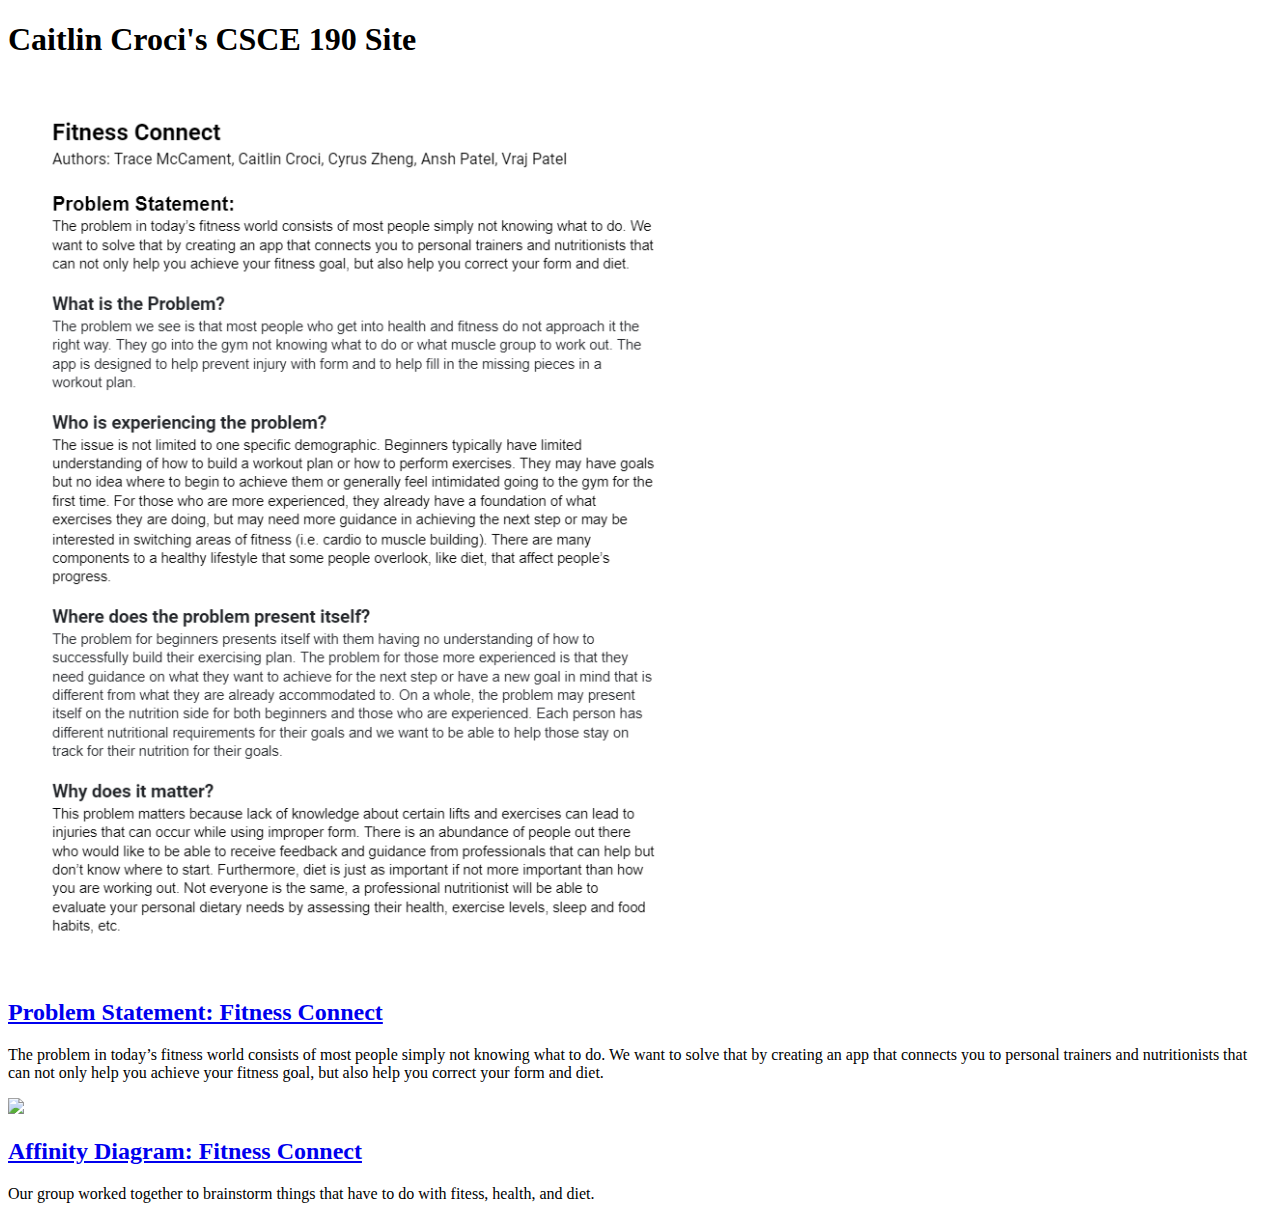
==== index.html @ c840225b "Add files via upload" ====
<!DOCTYPE html>
<html>
    <head>
        <title>
            CSCE 190: Caitlin Croci
        </title>

    </head>
    <body>
        <h1> Caitlin Croci's CSCE 190 Site</h1>

        <!--Problem Statment Assignment -->
        <section class=""assignment">
            <a href="files/problem-statement.pdf"><img src = "images/imagesproblem-statement.png"></a>
            <section class ="ass-details">
                <a href="files/problem-statement.pdf"><h2> Problem Statement:  Fitness Connect </h2></a>
                <p>
                    The problem in today’s fitness world consists of most people simply not knowing what to do. We want to solve that by creating an app that connects you to personal trainers and nutritionists that can not only help you achieve your fitness goal, but also help you correct your form and diet.
                </p>
            </section>
        </section>

        <!--Affinity Diagram Assignment-->
        <section class=""assignment">
            <a href="files/affinitydiagram.pdf"><img src = "images/affinitydiagram.jpeg"></a>
            <section class ="ass-details">
                <a href="files/affinitydiagram.pdf"><h2> Affinity Diagram: Fitness Connect </h2></a>
                <p>
                    Our group worked together to brainstorm things that have to do with fitess, health, and diet.
                </p>
            </section>
        </section>
    </body>
</html>
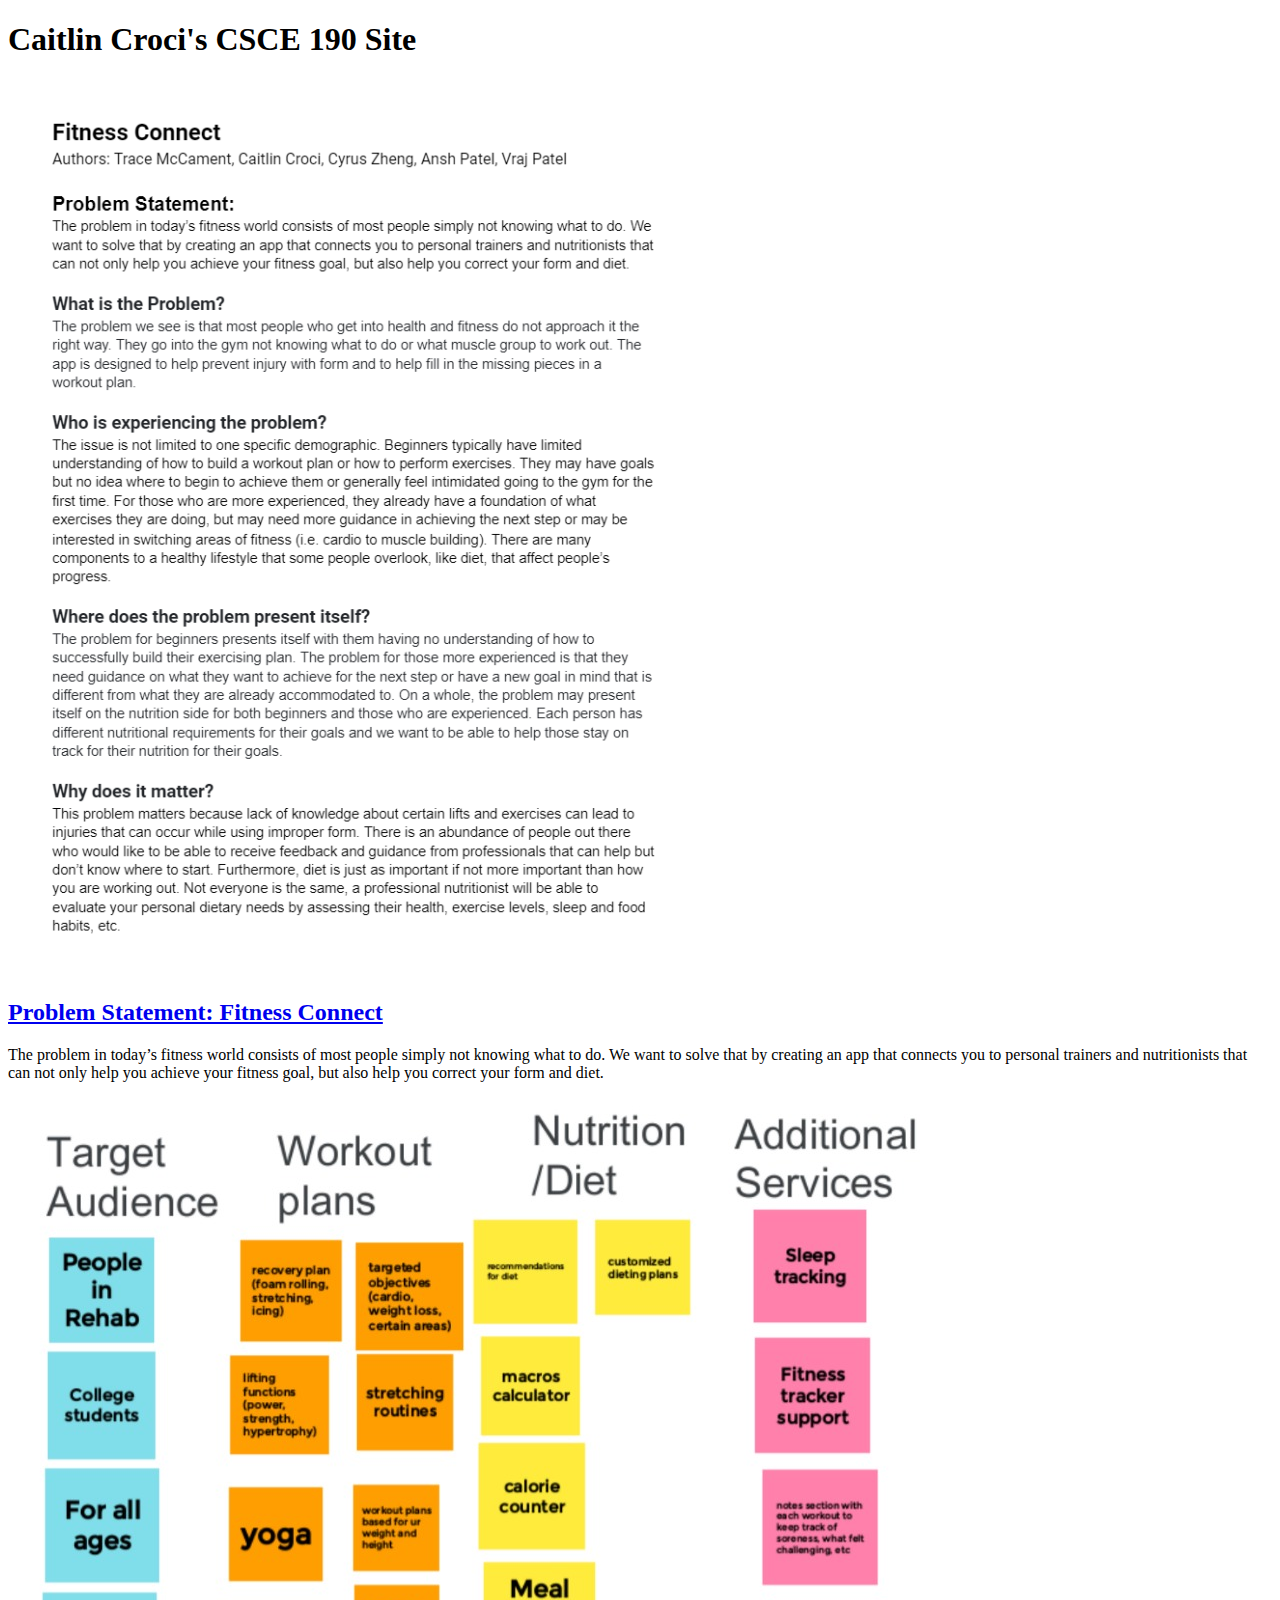
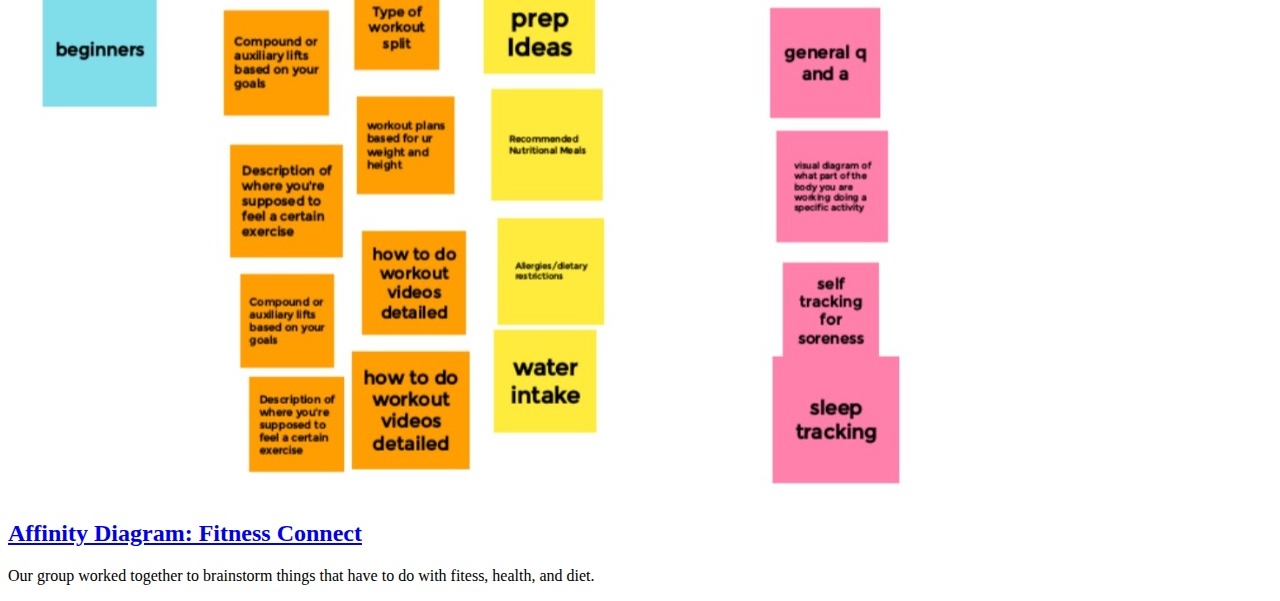
==== commit e25b3617: "Add files via upload" ====
--- a/index.html
+++ b/index.html
@@ -1,10 +1,8 @@
 <!DOCTYPE html>
 <html>
     <head>
-        <title>
-            CSCE 190: Caitlin Croci
-        </title>
-
+        <title> CSCE 190: Caitlin Croci</title>
+        <link rel="stylesheet" href="styles.css">
     </head>
     <body>
         <h1> Caitlin Croci's CSCE 190 Site</h1>
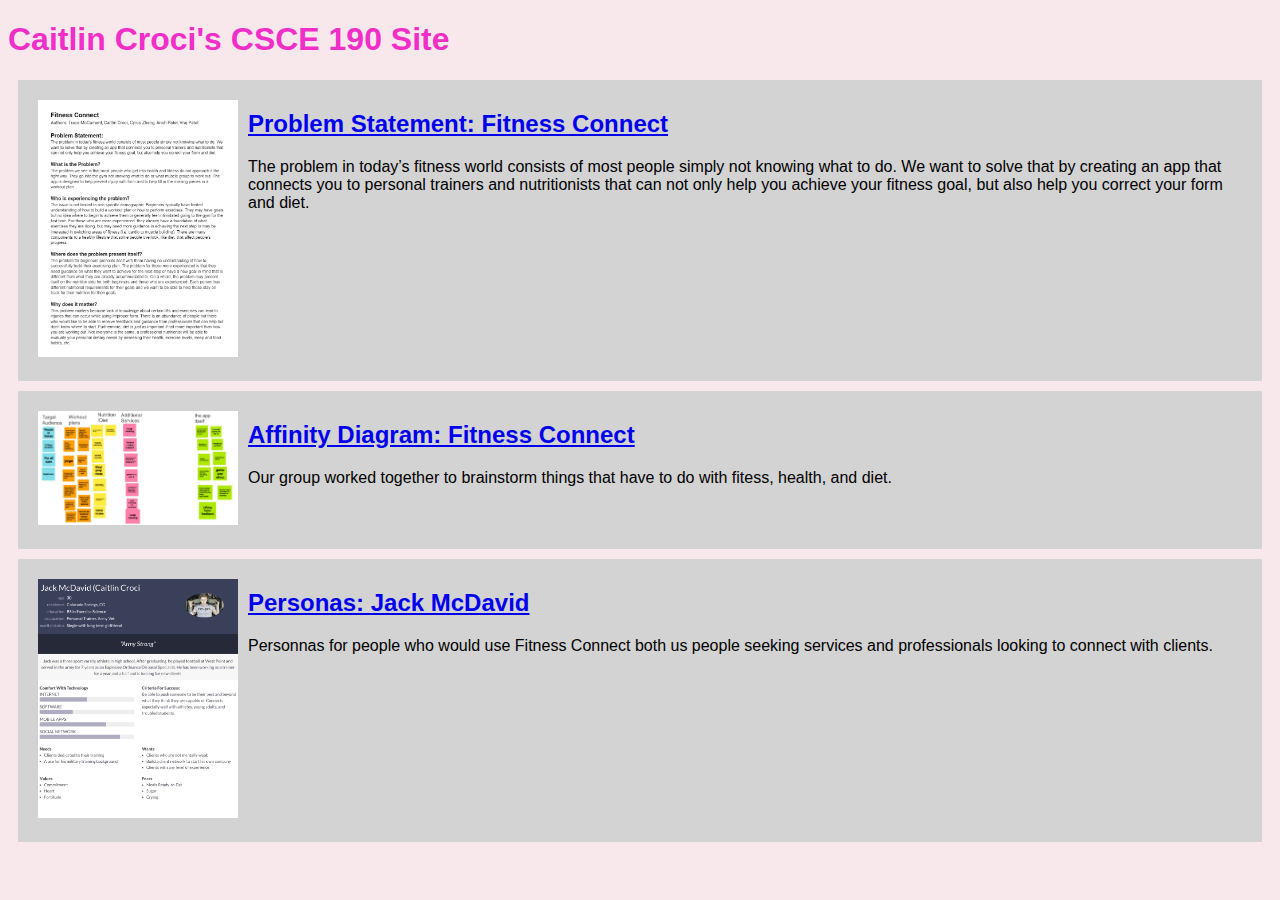
==== commit 0065429d: "Add files via upload" ====
--- a/index.html
+++ b/index.html
@@ -6,9 +6,9 @@
     </head>
     <body>
         <h1> Caitlin Croci's CSCE 190 Site</h1>
-
+        <link rel="stylesheet" href="styles.css">
         <!--Problem Statment Assignment -->
-        <section class=""assignment">
+        <section class="assignment">
             <a href="files/problem-statement.pdf"><img src = "images/imagesproblem-statement.png"></a>
             <section class ="ass-details">
                 <a href="files/problem-statement.pdf"><h2> Problem Statement:  Fitness Connect </h2></a>
@@ -19,7 +19,7 @@
         </section>
 
         <!--Affinity Diagram Assignment-->
-        <section class=""assignment">
+        <section class="assignment">
             <a href="files/affinitydiagram.pdf"><img src = "images/affinitydiagram.jpeg"></a>
             <section class ="ass-details">
                 <a href="files/affinitydiagram.pdf"><h2> Affinity Diagram: Fitness Connect </h2></a>
@@ -28,5 +28,17 @@
                 </p>
             </section>
         </section>
+
+       <!--Persona Assignment-->
+       <section class="assignment">
+        <a href="files/Personas.pdf"><img src = "images/JackMcDavid.PNG.png"></a>
+        <section class ="ass-details">
+            <a href="files/Personas.pdf"><h2> Personas: Jack McDavid </h2></a>
+            <p>
+                Personnas for people who would use Fitness Connect both us people seeking services and professionals looking to connect with clients.
+            </p>
+        </section>
+    </section>
+
     </body>
 </html>--- a/styles.css
+++ b/styles.css
@@ -0,0 +1,20 @@
+body{
+    background:rgb(248, 232, 235);
+    font-family: Arial, Helvetica, sans-serif;
+}
+
+.assignment{
+    display:flex;
+    padding:10px;
+    margin: 10px;
+    background: lightgray
+}
+
+.assignment img{
+    width:200px;
+    padding:10px;
+}
+
+h1{
+    color:rgb(242, 46, 200)
+}--- a/styles.css
+++ b/styles.css
@@ -0,0 +1,20 @@
+body{
+    background:rgb(248, 232, 235);
+    font-family: Arial, Helvetica, sans-serif;
+}
+
+.assignment{
+    display:flex;
+    padding:10px;
+    margin: 10px;
+    background: lightgray
+}
+
+.assignment img{
+    width:200px;
+    padding:10px;
+}
+
+h1{
+    color:rgb(242, 46, 200)
+}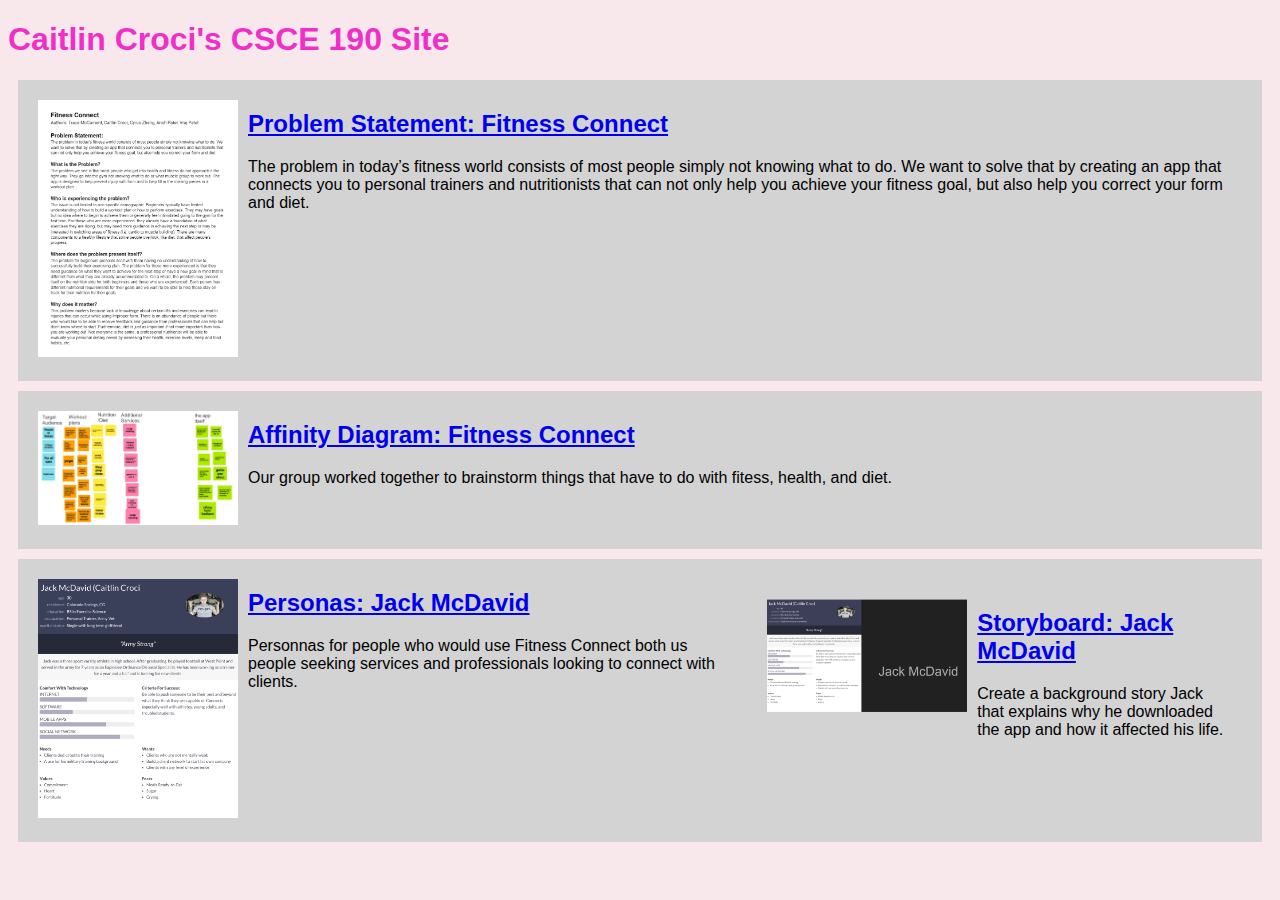
==== commit 481a9d47: "Add files via upload" ====
--- a/index.html
+++ b/index.html
@@ -38,6 +38,19 @@
                 Personnas for people who would use Fitness Connect both us people seeking services and professionals looking to connect with clients.
             </p>
         </section>
+
+
+
+        <!--Storyboard Assignment-->
+        <section class="assignment">
+            <a href="files/Storyboards.pdf"><img src = "images/Storyboard1.png"></a>
+            <section class ="ass-details">
+                <a href="files/Storyboards.pdf"><h2> Storyboard: Jack McDavid</h2></a>
+                <p>
+                    Create a background story Jack that explains why he downloaded the app and how it affected his life.
+                </p>
+            </section>
+        </section>
     </section>
 
     </body>
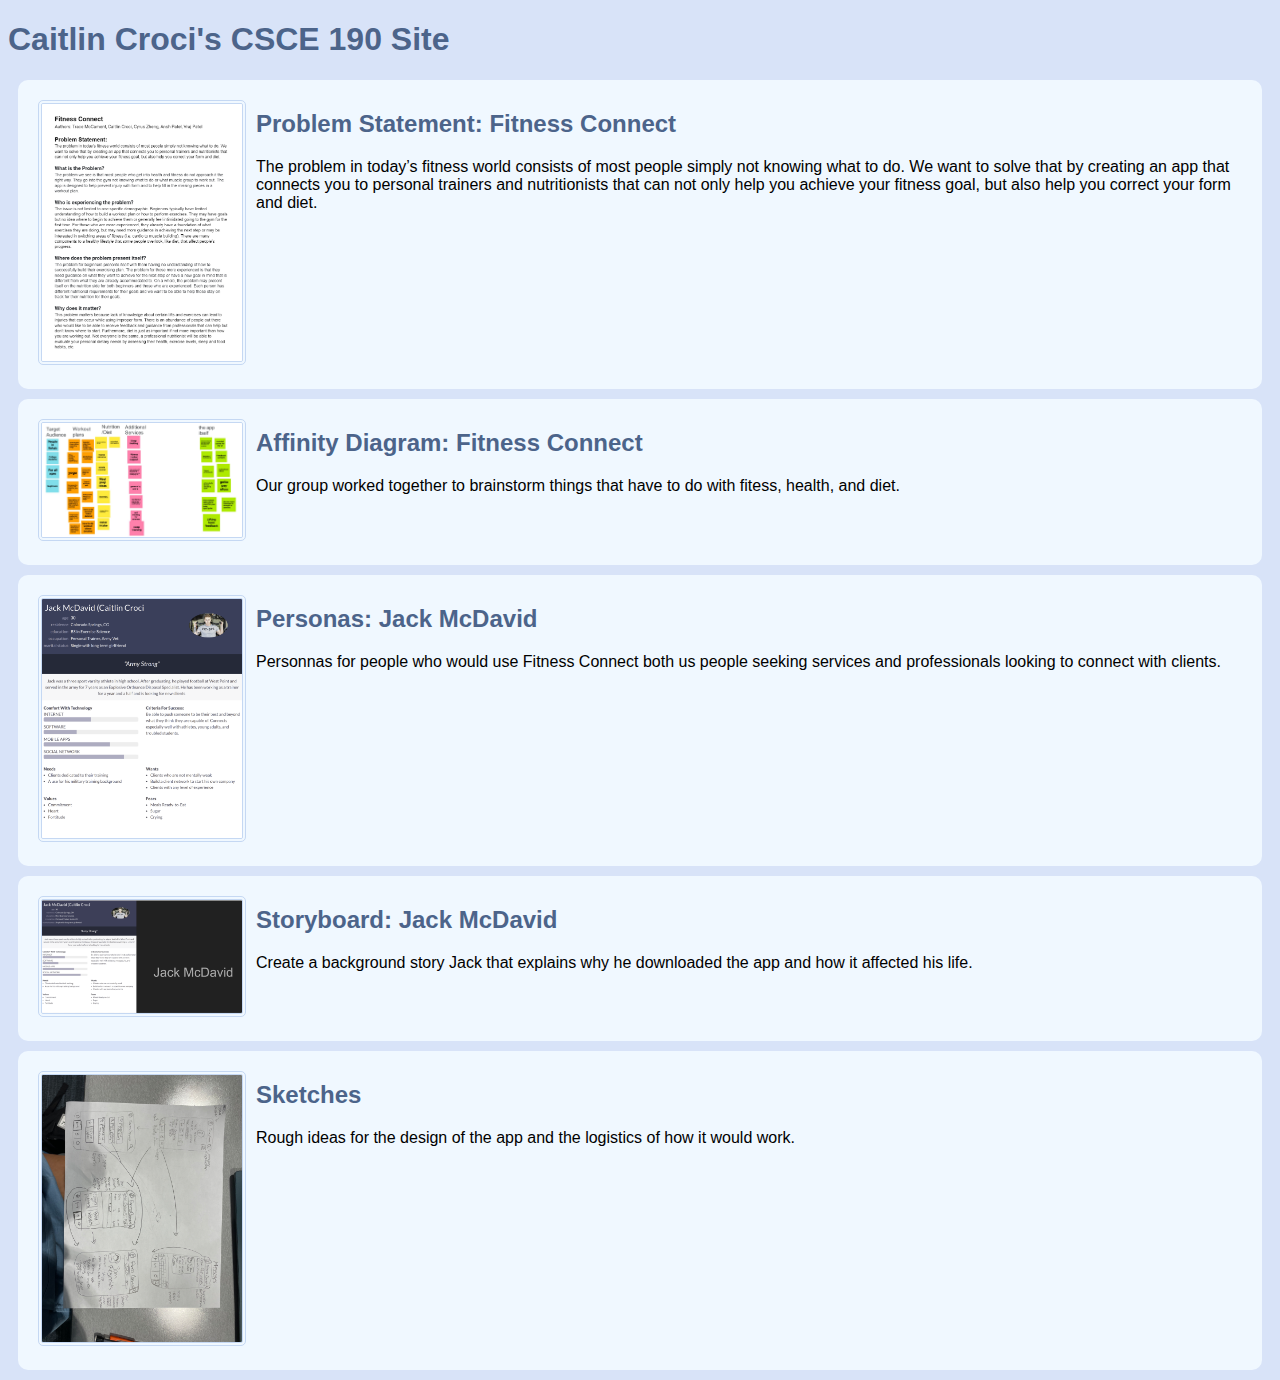
==== commit 635ca67d: "Add files via upload" ====
--- a/index.html
+++ b/index.html
@@ -5,6 +5,7 @@
         <link rel="stylesheet" href="styles.css">
     </head>
     <body>
+
         <h1> Caitlin Croci's CSCE 190 Site</h1>
         <link rel="stylesheet" href="styles.css">
         <!--Problem Statment Assignment -->
@@ -18,6 +19,8 @@
             </section>
         </section>
 
+
+
         <!--Affinity Diagram Assignment-->
         <section class="assignment">
             <a href="files/affinitydiagram.pdf"><img src = "images/affinitydiagram.jpeg"></a>
@@ -29,16 +32,18 @@
             </section>
         </section>
 
-       <!--Persona Assignment-->
-       <section class="assignment">
-        <a href="files/Personas.pdf"><img src = "images/JackMcDavid.PNG.png"></a>
-        <section class ="ass-details">
-            <a href="files/Personas.pdf"><h2> Personas: Jack McDavid </h2></a>
-            <p>
-                Personnas for people who would use Fitness Connect both us people seeking services and professionals looking to connect with clients.
-            </p>
+
+        <!--Persona Assignment-->
+        <section class="assignment">
+            <a href="files/Personas.pdf"><img src = "images/JackMcDavid.PNG.png"></a>
+            <section class ="ass-details">
+                <a href="files/Personas.pdf"><h2> Personas: Jack McDavid </h2></a>
+                <p>
+                    Personnas for people who would use Fitness Connect both us people seeking services and professionals looking to connect with clients.
+                </p>
+            </section>
         </section>
-
+         
 
 
         <!--Storyboard Assignment-->
@@ -51,7 +56,19 @@
                 </p>
             </section>
         </section>
-    </section>
+
+
+        <!--Sketches Assignment-->
+        <section class="assignment">
+            <a href="files/sketches.pdf"><img src = "images/sketches.jpg"></a>
+            <section class ="ass-details">
+                <a href="files/sketches.pdf"><h2> Sketches </h2></a>
+                <p>
+                    Rough ideas for the design of the app and the logistics of how it would work. 
+                </p>
+            </section>
+        </section>
+         
 
     </body>
 </html>--- a/styles.css
+++ b/styles.css
@@ -1,5 +1,5 @@
 body{
-    background:rgb(248, 232, 235);
+    background: #D8E3F8;
     font-family: Arial, Helvetica, sans-serif;
 }
 
@@ -7,14 +7,32 @@
     display:flex;
     padding:10px;
     margin: 10px;
-    background: lightgray
+    background: #F0F8FF;
+    border-radius: 10px;
 }
 
 .assignment img{
     width:200px;
-    padding:10px;
+    margin: 10px;
+    border: 4px double #C5D8F3;
+    border-radius: 5px;
+}
+
+.assignment img:hover{
+    border: 4px double #fff;
 }
 
 h1{
-    color:rgb(242, 46, 200)
+    color: #4C648A;
+    
+}
+
+a{
+    text-decoration: none; 
+    color: #4C648A;
+}
+
+
+a:hover {
+    color: #a5c5ef;
 }--- a/styles.css
+++ b/styles.css
@@ -1,5 +1,5 @@
 body{
-    background:rgb(248, 232, 235);
+    background: #D8E3F8;
     font-family: Arial, Helvetica, sans-serif;
 }
 
@@ -7,14 +7,32 @@
     display:flex;
     padding:10px;
     margin: 10px;
-    background: lightgray
+    background: #F0F8FF;
+    border-radius: 10px;
 }
 
 .assignment img{
     width:200px;
-    padding:10px;
+    margin: 10px;
+    border: 4px double #C5D8F3;
+    border-radius: 5px;
+}
+
+.assignment img:hover{
+    border: 4px double #fff;
 }
 
 h1{
-    color:rgb(242, 46, 200)
+    color: #4C648A;
+    
+}
+
+a{
+    text-decoration: none; 
+    color: #4C648A;
+}
+
+
+a:hover {
+    color: #a5c5ef;
 }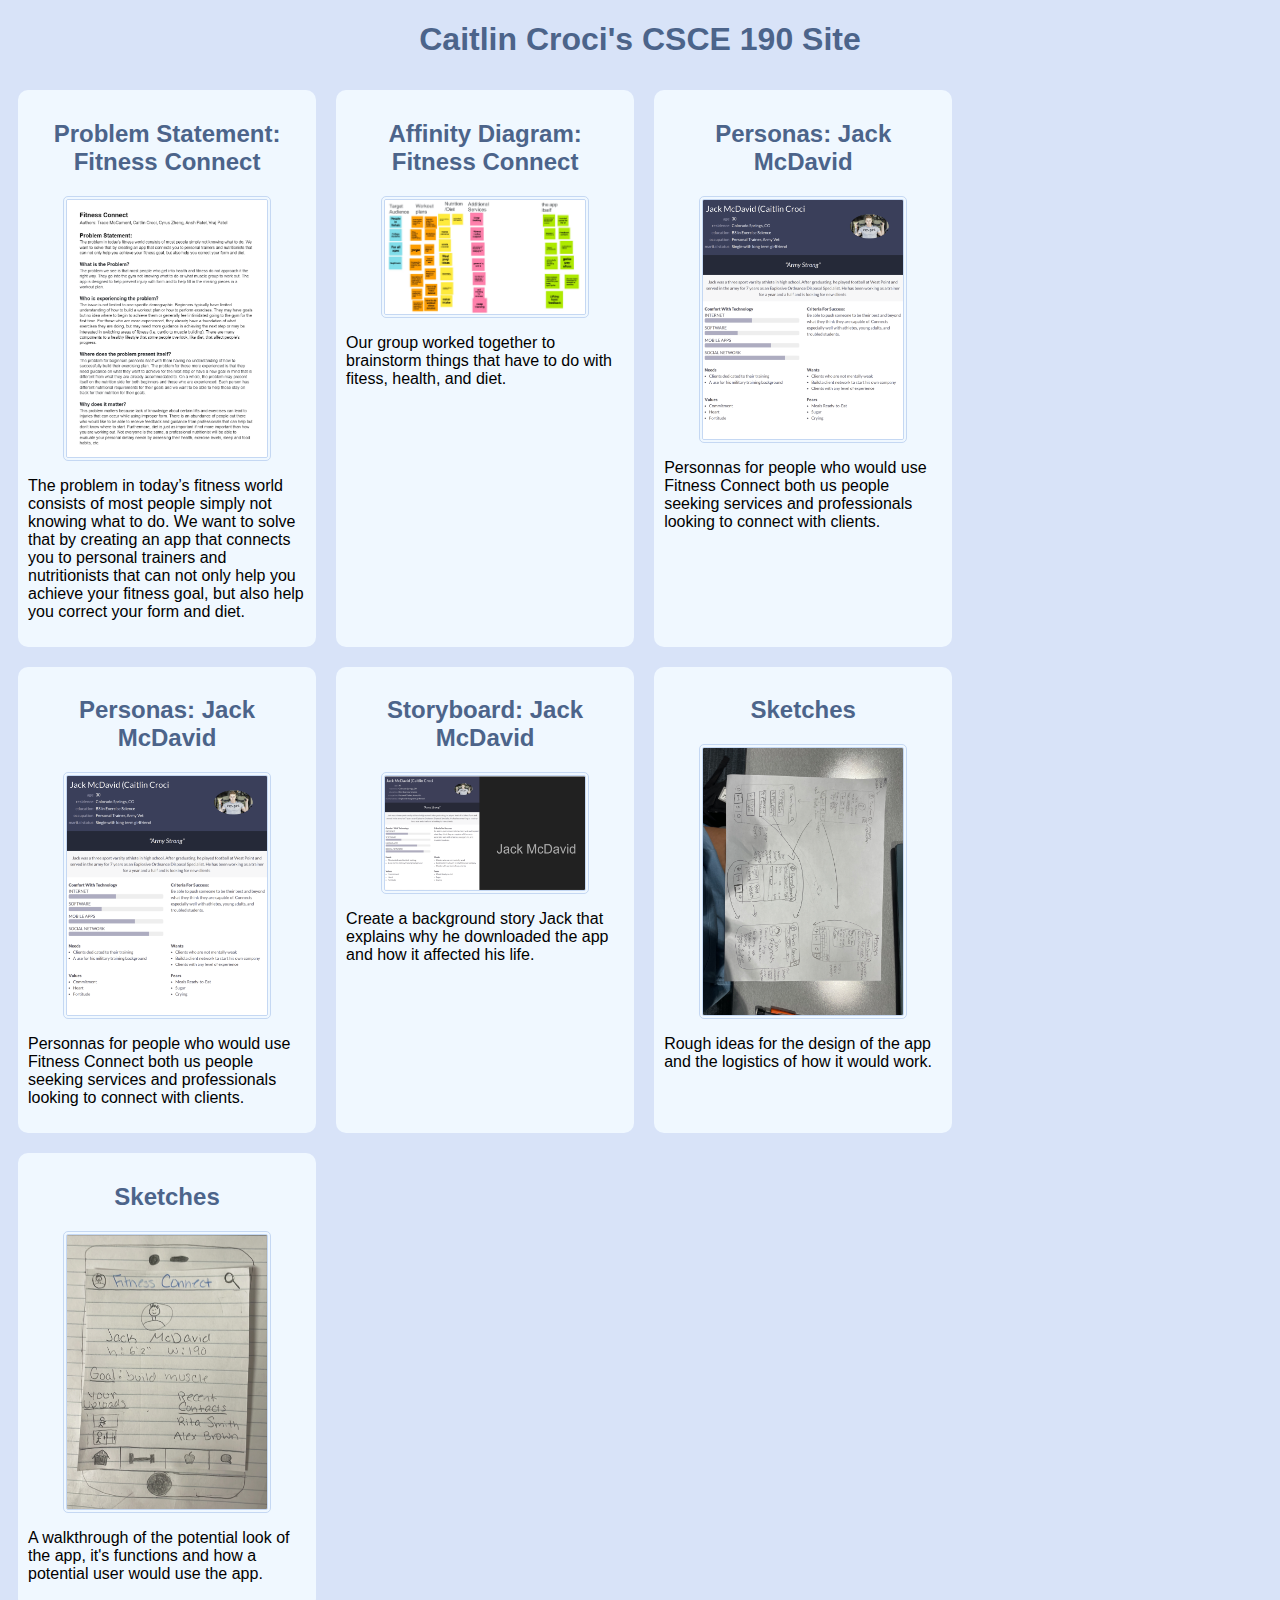
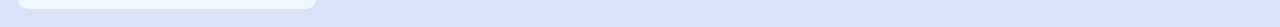
==== commit 51ab42c9: "Add files via upload" ====
--- a/index.html
+++ b/index.html
@@ -8,67 +8,109 @@
 
         <h1> Caitlin Croci's CSCE 190 Site</h1>
         <link rel="stylesheet" href="styles.css">
-        <!--Problem Statment Assignment -->
-        <section class="assignment">
-            <a href="files/problem-statement.pdf"><img src = "images/imagesproblem-statement.png"></a>
-            <section class ="ass-details">
-                <a href="files/problem-statement.pdf"><h2> Problem Statement:  Fitness Connect </h2></a>
+
+
+        <div class="assignments">
+
+            <!--Problem Statment Assignment -->
+            <section class="assignment">
+                <a href="files/problem-statement.pdf">
+                    <h2> Problem Statement:  Fitness Connect </h2>
+                </a>
+                <a href="files/problem-statement.pdf">
+                    <img src = "images/imagesproblem-statement.png">
+                </a>
                 <p>
-                    The problem in today’s fitness world consists of most people simply not knowing what to do. We want to solve that by creating an app that connects you to personal trainers and nutritionists that can not only help you achieve your fitness goal, but also help you correct your form and diet.
+                        The problem in today’s fitness world consists of most people simply not knowing what to do. We want to solve that by creating an app that connects you to personal trainers and nutritionists that can not only help you achieve your fitness goal, but also help you correct your form and diet.
                 </p>
             </section>
-        </section>
 
 
 
-        <!--Affinity Diagram Assignment-->
-        <section class="assignment">
-            <a href="files/affinitydiagram.pdf"><img src = "images/affinitydiagram.jpeg"></a>
-            <section class ="ass-details">
-                <a href="files/affinitydiagram.pdf"><h2> Affinity Diagram: Fitness Connect </h2></a>
+            <!--Affinity Diagram Assignment -->
+            <section class="assignment">
+                <a href="files/affinitydiagram.pdf">
+                    <h2> Affinity Diagram: Fitness Connect </h2>
+                </a>
+                <a href="files/affinitydiagram.pdf">
+                    <img src = "images/affinitydiagram.jpeg">
+                </a>
                 <p>
                     Our group worked together to brainstorm things that have to do with fitess, health, and diet.
                 </p>
             </section>
-        </section>
 
 
-        <!--Persona Assignment-->
-        <section class="assignment">
-            <a href="files/Personas.pdf"><img src = "images/JackMcDavid.PNG.png"></a>
-            <section class ="ass-details">
-                <a href="files/Personas.pdf"><h2> Personas: Jack McDavid </h2></a>
+
+            <!--Persona Assignment -->
+            <section class="assignment">
+                <a href="files/Personas.pdf">
+                    <h2> Personas: Jack McDavid </h2>
+                </a>
+                <a href="files/Personas.pdf">
+                    <img src = "images/JackMcDavid.PNG.png">
+                </a>
                 <p>
                     Personnas for people who would use Fitness Connect both us people seeking services and professionals looking to connect with clients.
                 </p>
             </section>
-        </section>
-         
 
 
-        <!--Storyboard Assignment-->
-        <section class="assignment">
-            <a href="files/Storyboards.pdf"><img src = "images/Storyboard1.png"></a>
-            <section class ="ass-details">
-                <a href="files/Storyboards.pdf"><h2> Storyboard: Jack McDavid</h2></a>
+            <!--Persona Assignment -->
+            <section class="assignment">
+                <a href="files/Personas.pdf">
+                    <h2> Personas: Jack McDavid </h2>
+                </a>
+                <a href="files/Personas.pdf">
+                    <img src = "images/JackMcDavid.PNG.png">
+                </a>
+                <p>
+                    Personnas for people who would use Fitness Connect both us people seeking services and professionals looking to connect with clients.
+                </p>
+            </section>
+
+            
+
+            <!--Storyboard Assignment -->
+            <section class="assignment">
+                <a href="files/Storyboards.pdf">
+                    <h2> Storyboard: Jack McDavid </h2>
+                </a>
+                <a href="files/Storyboards.pdf">
+                    <img src = "images/Storyboard1.png">
+                </a>
                 <p>
                     Create a background story Jack that explains why he downloaded the app and how it affected his life.
                 </p>
             </section>
-        </section>
 
 
-        <!--Sketches Assignment-->
-        <section class="assignment">
-            <a href="files/sketches.pdf"><img src = "images/sketches.jpg"></a>
-            <section class ="ass-details">
-                <a href="files/sketches.pdf"><h2> Sketches </h2></a>
+            <!--Sketches Assignment -->
+            <section class="assignment">
+                <a href="files/sketches.pdf">
+                    <h2> Sketches </h2>
+                </a>
+                <a href="files/sketches.pdf">
+                    <img src = "images/sketches.jpg">
+                </a>
                 <p>
-                    Rough ideas for the design of the app and the logistics of how it would work. 
+                    Rough ideas for the design of the app and the logistics of how it would work.
                 </p>
             </section>
-        </section>
-         
+
+           <!--Prototype Assignment -->
+           <section class="assignment">
+            <a href="https://www.youtube.com/watch?v=LGVOoQVSqu8">
+                <h2> Sketches </h2>
+            </a>
+            <a href="https://www.youtube.com/watch?v=LGVOoQVSqu8">
+                <img src = "images/PaperPrototype.jpeg">
+            </a>
+            <p>
+                A walkthrough of the potential look of the app, it's functions and how a potential user would use the app.
+            </p>
+        
+        </div>
 
     </body>
 </html>--- a/styles.css
+++ b/styles.css
@@ -3,10 +3,15 @@
     font-family: Arial, Helvetica, sans-serif;
 }
 
+.assignments{
+    display:flex;
+    flex-wrap:wrap;
+}
 .assignment{
-    display:flex;
+    width: 22%;
     padding:10px;
     margin: 10px;
+    padding:20px 10;
     background: #F0F8FF;
     border-radius: 10px;
 }
@@ -16,6 +21,8 @@
     margin: 10px;
     border: 4px double #C5D8F3;
     border-radius: 5px;
+    display:block;
+    margin:auto;
 }
 
 .assignment img:hover{
@@ -24,7 +31,11 @@
 
 h1{
     color: #4C648A;
-    
+    text-align: center;
+}
+
+h2{
+    text-align:center;
 }
 
 a{
--- a/styles.css
+++ b/styles.css
@@ -3,10 +3,15 @@
     font-family: Arial, Helvetica, sans-serif;
 }
 
+.assignments{
+    display:flex;
+    flex-wrap:wrap;
+}
 .assignment{
-    display:flex;
+    width: 22%;
     padding:10px;
     margin: 10px;
+    padding:20px 10;
     background: #F0F8FF;
     border-radius: 10px;
 }
@@ -16,6 +21,8 @@
     margin: 10px;
     border: 4px double #C5D8F3;
     border-radius: 5px;
+    display:block;
+    margin:auto;
 }
 
 .assignment img:hover{
@@ -24,7 +31,11 @@
 
 h1{
     color: #4C648A;
-    
+    text-align: center;
+}
+
+h2{
+    text-align:center;
 }
 
 a{
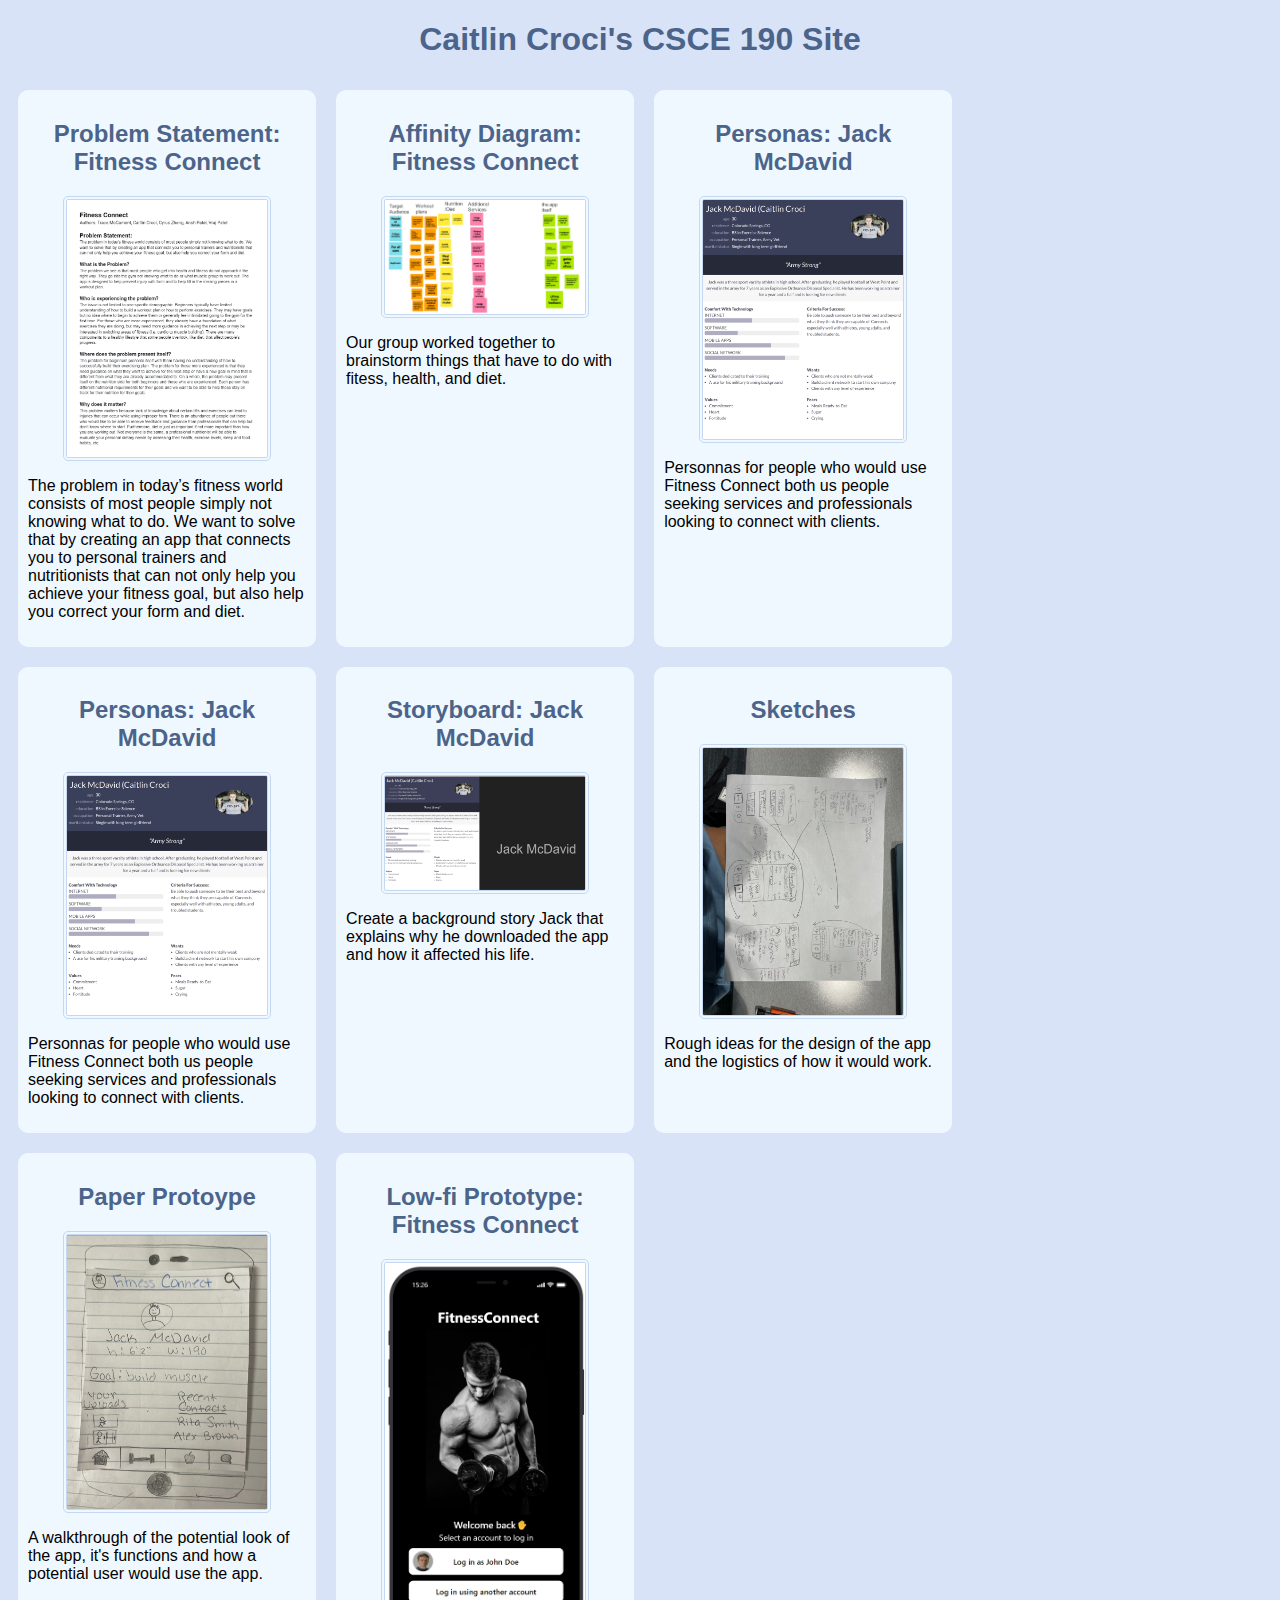
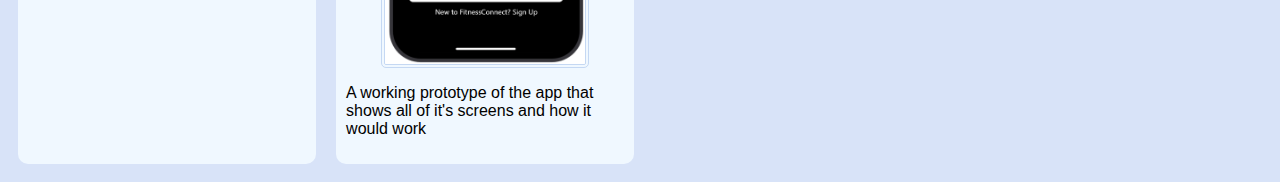
==== commit 1f570cda: "Add files via upload" ====
--- a/index.html
+++ b/index.html
@@ -98,17 +98,31 @@
                 </p>
             </section>
 
-           <!--Prototype Assignment -->
+           <!--Paper Prototype Assignment -->
            <section class="assignment">
-            <a href="https://www.youtube.com/watch?v=LGVOoQVSqu8">
-                <h2> Sketches </h2>
-            </a>
-            <a href="https://www.youtube.com/watch?v=LGVOoQVSqu8">
-                <img src = "images/PaperPrototype.jpeg">
-            </a>
-            <p>
-                A walkthrough of the potential look of the app, it's functions and how a potential user would use the app.
-            </p>
+                <a href="https://www.youtube.com/watch?v=LGVOoQVSqu8">
+                    <h2> Paper Protoype </h2>
+                </a>
+                <a href="https://www.youtube.com/watch?v=LGVOoQVSqu8">
+                    <img src = "images/PaperPrototype.jpeg">
+                </a>
+                <p>
+                    A walkthrough of the potential look of the app, it's functions and how a potential user would use the app.
+                </p>
+            </section>
+
+            <!--Low-fi Prototype Assignment -->
+            <section class="assignment">
+                <a href="files/app prototype/src/index.html">
+                    <h2> Low-fi Prototype: Fitness Connect </h2>
+                </a>
+                <a href="files/app prototype/src/index.html">
+                    <img src = "images/appPrototype.png">
+                </a>
+                <p>
+                    A working prototype of the app that shows all of it's screens and how it would work
+                </p>
+            </section>
         
         </div>
 
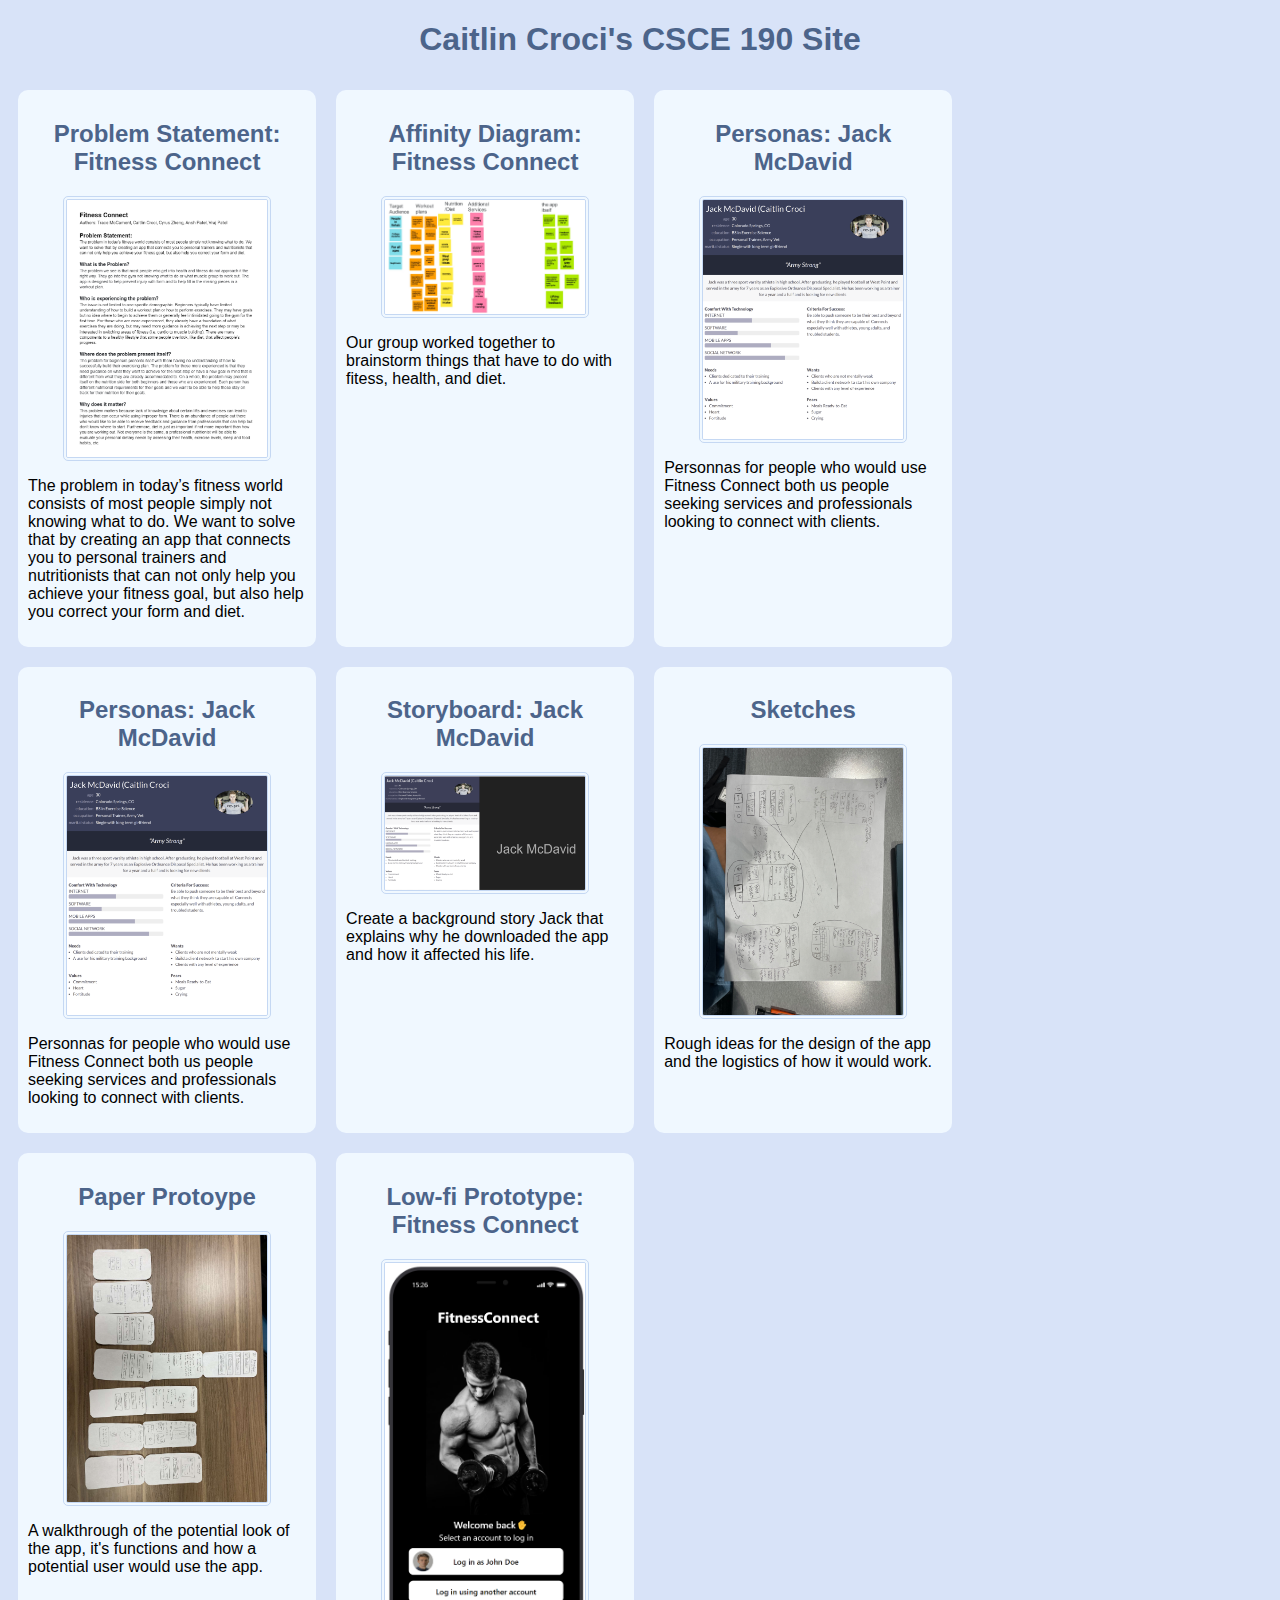
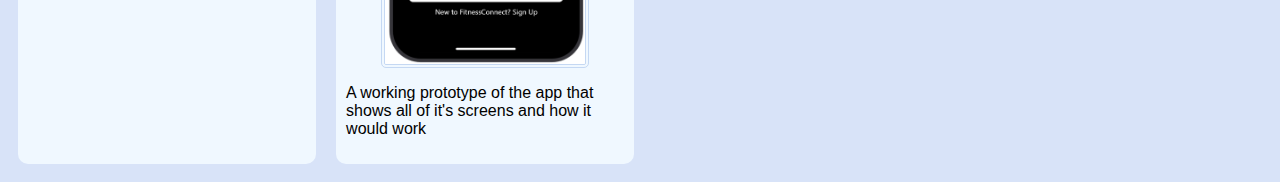
==== commit 7a0c3c9b: "Add files via upload" ====
--- a/index.html
+++ b/index.html
@@ -100,11 +100,11 @@
 
            <!--Paper Prototype Assignment -->
            <section class="assignment">
-                <a href="https://www.youtube.com/watch?v=LGVOoQVSqu8">
+                <a href="https://youtu.be/5YuWE9pSZk4">
                     <h2> Paper Protoype </h2>
                 </a>
-                <a href="https://www.youtube.com/watch?v=LGVOoQVSqu8">
-                    <img src = "images/PaperPrototype.jpeg">
+                <a href="https://youtu.be/5YuWE9pSZk4">
+                    <img src = "images/paperprototype.jpeg">
                 </a>
                 <p>
                     A walkthrough of the potential look of the app, it's functions and how a potential user would use the app.
